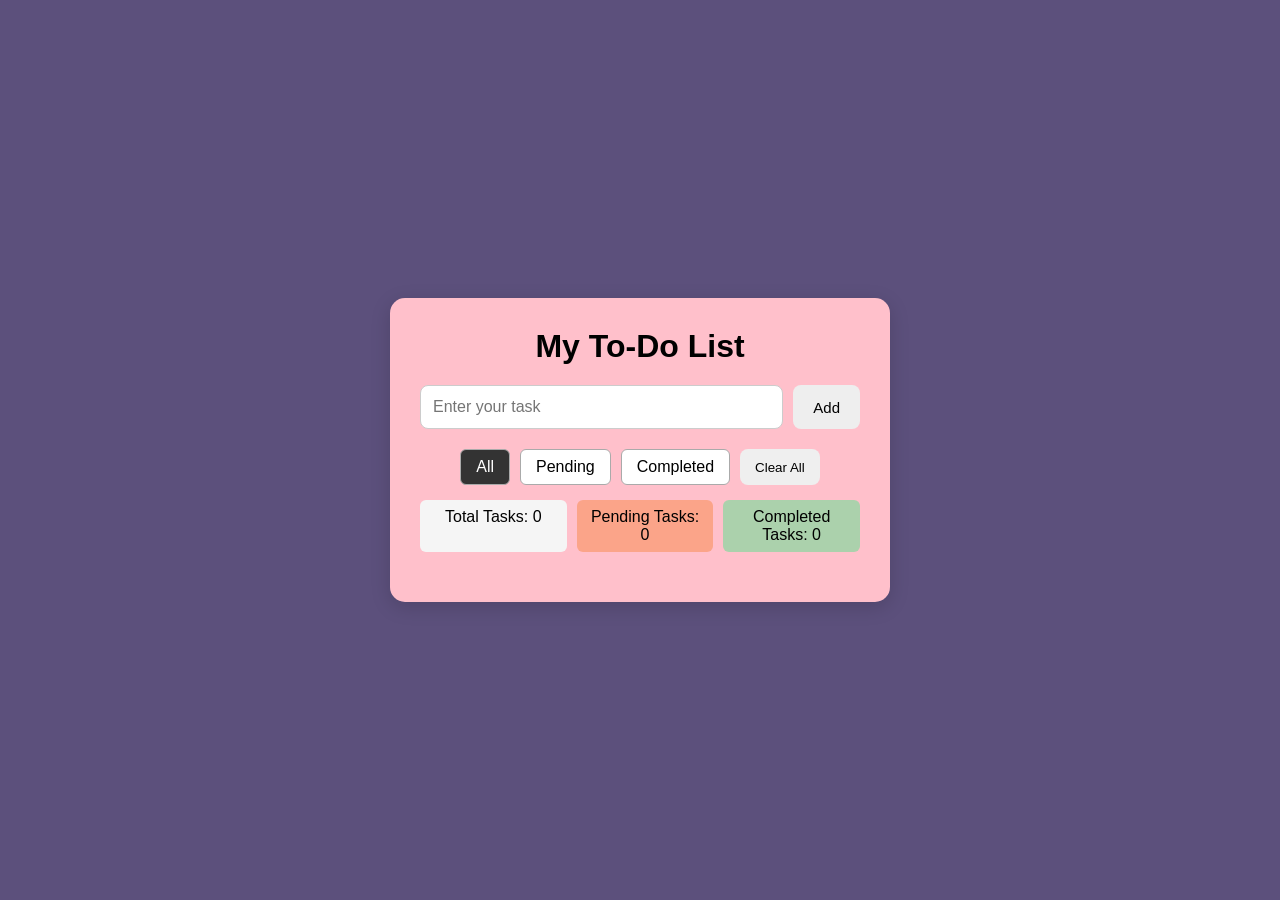
==== index.html @ a85a7f9f "Initial commit" ====
<!DOCTYPE html>
<html lang="en">

<head>
    <meta charset="UTF-8">
    <meta name="viewport" content="width=device-width, initial-scale=1.0">
    <title>Todo List
    </title>
    <link rel="stylesheet" href="style.css">
</head>

<body>
    <div class="todo-container">
        <h1>My To-Do List</h1>
        <div class="input-box">
            <input type="text" id="taskInput" placeholder="Enter your task">
            <button id="addBtn">Add</button>
        </div>
        <div class="filters">
            <div class="filter-buttons">
                <button class="filter-btn active" data-filter="all">
                    All
                </button>

                <button class="filter-btn" data-filter="pending">
                    Pending
                </button>

                <button class="filter-btn" data-filter="completed">
                    Completed
                </button>
 
                <button id="clearBtn">Clear All</button>
        </div>   
            <div class="task-counts">
                <p id="totalCount">Total Tasks: 0</p>
                <p id="pendingCount">Pending Tasks: 0</p>
                <p id="completedCount">Completed Tasks: 0</p>
            </div>
        </div>
        <ul id="taskList">
            <!-- <li class="task">
                <input type="checkbox">
                <span class="task-text">Study JavaScript</span>
                 <button class="edit-btn">Edit</button>
                <button class="delete-btn">Delete</button>
            </li>
            <li class="task">
                <input type="checkbox">
                <span class="task-text">Practice HTML</span>
                 <button class="edit-btn">Edit</button>
                <button class="delete-btn">Delete</button>
            </li>
            <li class="task">
                <input type="checkbox">
                <span class="task-text">Learn CSS</span>
                 <button class="edit-btn">Edit</button>
                <button class="delete-btn">Delete</button>
            </li>
            <li class="task">
                <input type="checkbox">
                <span class="task-text">Build a project</span>
                <button class="edit-btn">Edit</button>
                <button class="delete-btn">Delete</button>
            </li>
            <li class="task">
                <input type="checkbox">
                <span class="task-text">Learn React</span>
                <button class="edit-btn">Edit</button>
                <button class="delete-btn">Delete</button>
            </li> -->

        </ul>
    </div>
    <script src="script.js"></script>
</body>

</html>
---- style.css ----
* {
    margin: 0;
    padding: 0;
    box-sizing: border-box;
}

body {
    font-family: Arial, sans-serif;
    display: flex;
    background: #5c507c;
    min-height: 100vh;
    justify-content: center;
    align-items: center;
}

.todo-container {
    width: 500px;
    background: pink;
    padding: 30px;
    border-radius: 15px;
    box-shadow: 0 5px 20px rgba(0, 0, 0, 0.15);
}

h1 {
    text-align: center;
    margin-bottom: 20px;
}

.input-box {
    display: flex;
    gap: 10px;
}

.input-box input:focus {
    outline: none;
    border-color: #777;
}

.input-box button:hover {
    background: #ddd;
}

.input-box input {
    flex: 1;
    padding: 12px;
    border: 1px solid #ccc;
    border-radius: 8px;
    font-size: 16px;
}

.input-box button {
    padding: 12px 20px;
    border: none;
    border-radius: 8px;
    cursor: pointer;
    font-size: 15px;
    background: #eee;
}

.input-box button:hover {
    background: #ddd;
}

.filters {
    margin: 20px 0;
}

.filter-buttons {
    display: flex;
    justify-content: center;
    gap: 10px;
    flex-wrap: wrap;
    border-radius: 8px;
}

.filter-btn {
    padding: 8px 15px;
    border: 1px solid #aaa;
    border-radius: 6px;
    cursor: pointer;
    background: white;
    font-size: 16px;
}

.filter-btn:hover {
    background: #ddd;
}


.filter-btn.active {
    background: #333;
    color: white;
}

.data-filter {
    padding: 8px 15px;
    border: none;
    border-radius: 15px;
    text-align: center;

}
.edit-btn,
.delete-btn {
    padding: 6px 10px;
    border: none;
    border-radius: 5px;
    cursor: pointer;
    font-size: 14px;
}

.edit-btn:hover,
.delete-btn:hover {
    background: #ccc;
}

#taskList {
    list-style: none;

}

.task {
    display: flex;
    align-items: center;
    gap: 8px;
    padding: 12px;
    margin-bottom: 10px;
    background: #f5f5f5;
    border-radius: 8px;
}

.task-text {
    flex: 1;
    margin-left: 10px;
}



.task.completed .task-text {
    text-decoration: line-through;
    opacity: 0.6;
}

.task-counts {
    display: flex;
    justify-content: center;
    gap: 10px;
    margin-top: 15px;
}

#clearBtn {
    display: block;
    text-align: center;
    padding: 8px 15px;
    border: none;
    border-radius: 8px;
    cursor: pointer;

}

.task-counts p {
    flex: 1;
    margin: 0;
    padding: 8px 10px;
    text-align: center;
    border-radius: 6px;
}

#totalCount {
    display: block;
    padding: 8px 15px;
    background: #f5f5f5;
    text-align: center;
    border-radius: 6px;
}

#pendingCount {
    display: block;
    padding: 8px 10px;
    background: rgba(244, 108, 5, 0.333);
    text-align: center;
    border-radius: 6px;
    cursor: pointer;
}

#completedCount {
    display: block;
    padding: 8px 10px;
    background: rgba(5, 244, 108, 0.333);
    text-align: center;
    border-radius: 6px;
    cursor: pointer;
}
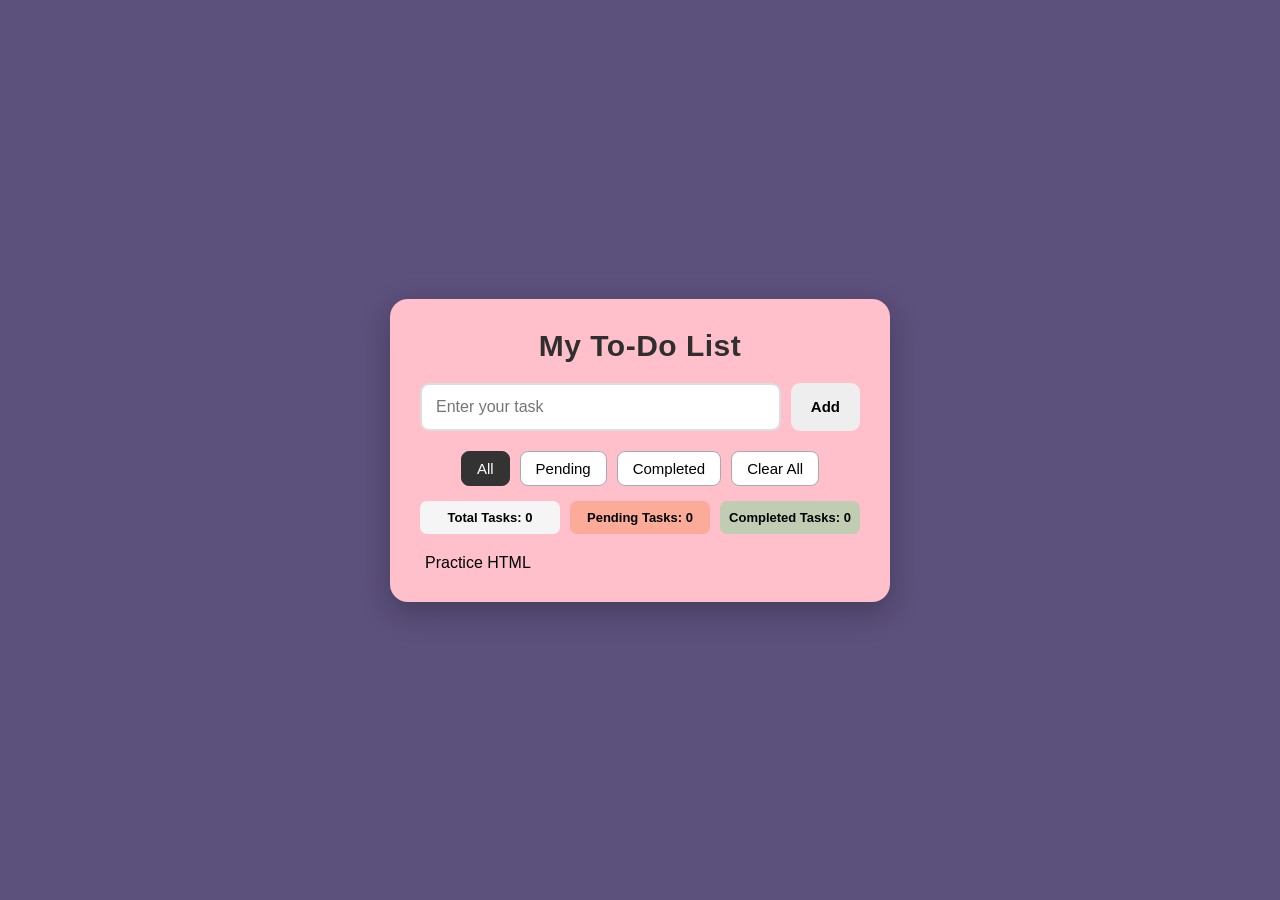
==== commit 7444623b: "improve css and responsive design" ====
--- a/index.html
+++ b/index.html
@@ -39,36 +39,8 @@
             </div>
         </div>
         <ul id="taskList">
-            <!-- <li class="task">
-                <input type="checkbox">
-                <span class="task-text">Study JavaScript</span>
-                 <button class="edit-btn">Edit</button>
-                <button class="delete-btn">Delete</button>
-            </li>
-            <li class="task">
-                <input type="checkbox">
                 <span class="task-text">Practice HTML</span>
-                 <button class="edit-btn">Edit</button>
-                <button class="delete-btn">Delete</button>
-            </li>
-            <li class="task">
-                <input type="checkbox">
-                <span class="task-text">Learn CSS</span>
-                 <button class="edit-btn">Edit</button>
-                <button class="delete-btn">Delete</button>
-            </li>
-            <li class="task">
-                <input type="checkbox">
-                <span class="task-text">Build a project</span>
-                <button class="edit-btn">Edit</button>
-                <button class="delete-btn">Delete</button>
-            </li>
-            <li class="task">
-                <input type="checkbox">
-                <span class="task-text">Learn React</span>
-                <button class="edit-btn">Edit</button>
-                <button class="delete-btn">Delete</button>
-            </li> -->
+           
 
         </ul>
     </div>
--- a/style.css
+++ b/style.css
@@ -1,65 +1,88 @@
+
 * {
     margin: 0;
     padding: 0;
     box-sizing: border-box;
 }
 
+
+/* BODY*/
+
 body {
     font-family: Arial, sans-serif;
     display: flex;
-    background: #5c507c;
-    min-height: 100vh;
     justify-content: center;
     align-items: center;
-}
+    min-height: 100vh;
+    padding: 20px;
+    background: #5c507c;
+}
+
+
+/*  MAIN CONTAINER */
 
 .todo-container {
     width: 500px;
+    max-width: 100%;
     background: pink;
     padding: 30px;
-    border-radius: 15px;
-    box-shadow: 0 5px 20px rgba(0, 0, 0, 0.15);
-}
+    border-radius: 18px;
+    box-shadow: 0 10px 30px rgba(0, 0, 0, 0.25);
+}
+
+
+/*  HEADING */
 
 h1 {
     text-align: center;
     margin-bottom: 20px;
-}
+    font-size: 30px;
+    color: #2f2f2f;
+    letter-spacing: 0.5px;
+}
+
+
+/* INPUT BOX*/
 
 .input-box {
     display: flex;
     gap: 10px;
+}
+
+.input-box input {
+    flex: 1;
+    min-width: 0;
+    padding: 13px 14px;
+    border: 2px solid #ddd;
+    border-radius: 9px;
+    font-size: 16px;
+    transition: 0.2s;
 }
 
 .input-box input:focus {
     outline: none;
     border-color: #777;
-}
-
-.input-box button:hover {
-    background: #ddd;
-}
-
-.input-box input {
-    flex: 1;
-    padding: 12px;
-    border: 1px solid #ccc;
-    border-radius: 8px;
-    font-size: 16px;
+    box-shadow: 0 0 5px rgba(0, 0, 0, 0.15);
 }
 
 .input-box button {
     padding: 12px 20px;
     border: none;
-    border-radius: 8px;
+    border-radius: 9px;
     cursor: pointer;
     font-size: 15px;
+    font-weight: bold;
     background: #eee;
+    transition: 0.2s;
 }
 
 .input-box button:hover {
     background: #ddd;
-}
+    transform: translateY(-1px);
+}
+
+
+/*  FILTERS*/
 
 .filters {
     margin: 20px 0;
@@ -70,53 +93,101 @@
     justify-content: center;
     gap: 10px;
     flex-wrap: wrap;
-    border-radius: 8px;
 }
 
 .filter-btn {
     padding: 8px 15px;
     border: 1px solid #aaa;
-    border-radius: 6px;
+    border-radius: 8px;
     cursor: pointer;
     background: white;
-    font-size: 16px;
+    font-size: 15px;
+    transition: 0.2s;
 }
 
 .filter-btn:hover {
     background: #ddd;
-}
-
+    transform: translateY(-1px);
+}
 
 .filter-btn.active {
     background: #333;
     color: white;
-}
-
-.data-filter {
+    border-color: #333;
+}
+
+
+/*  CLEAR ALL BUTTON */
+
+#clearBtn {
     padding: 8px 15px;
-    border: none;
-    border-radius: 15px;
+    border: 1px solid #aaa;
+    border-radius: 8px;
+    cursor: pointer;
+    background: white;
+    font-size: 15px;
+    transition: 0.2s;
+}
+
+#clearBtn:hover {
+    background: #ddd;
+    transform: translateY(-1px);
+}
+
+
+/* =========================
+   TASK COUNTS
+========================= */
+
+.task-counts {
+    display: flex;
+    justify-content: center;
+    gap: 10px;
+    margin-top: 15px;
+}
+
+.task-counts p {
+    flex: 1;
+    margin: 0;
+    padding: 9px 8px;
     text-align: center;
-
-}
-.edit-btn,
-.delete-btn {
-    padding: 6px 10px;
-    border: none;
-    border-radius: 5px;
-    cursor: pointer;
-    font-size: 14px;
-}
-
-.edit-btn:hover,
-.delete-btn:hover {
-    background: #ccc;
-}
+    border-radius: 7px;
+    font-size: 13px;
+    font-weight: bold;
+}
+
+
+/* Total */
+
+#taskCount,
+#totalCount {
+    background: #f5f5f5;
+}
+
+
+/* Pending */
+
+#pendingCount {
+    background: rgba(244, 108, 5, 0.25);
+}
+
+
+/* Completed */
+
+#completedCount {
+    background: rgba(5, 244, 108, 0.25);
+}
+
+
+/*   TASK LIST*/
 
 #taskList {
     list-style: none;
-
-}
+    margin-top: 5px;
+}
+
+
+/* TASK CARD*/
 
 .task {
     display: flex;
@@ -125,68 +196,166 @@
     padding: 12px;
     margin-bottom: 10px;
     background: #f5f5f5;
-    border-radius: 8px;
-}
+    border-radius: 9px;
+    border: 1px solid #e5e5e5;
+    transition: 0.2s;
+}
+
+.task:hover {
+    transform: translateY(-1px);
+    box-shadow: 0 3px 8px rgba(0, 0, 0, 0.08);
+}
+
+
+/*  CHECKBOX */
+
+.task input[type="checkbox"] {
+    width: 18px;
+    height: 18px;
+    cursor: pointer;
+}
+
+
+/*  TASK TEXT */
 
 .task-text {
     flex: 1;
-    margin-left: 10px;
-}
-
-
+    min-width: 0;
+    margin-left: 5px;
+    font-size: 16px;
+    overflow-wrap: anywhere;
+}
+
+
+/* Completed task */
 
 .task.completed .task-text {
     text-decoration: line-through;
     opacity: 0.6;
 }
 
-.task-counts {
-    display: flex;
-    justify-content: center;
-    gap: 10px;
-    margin-top: 15px;
-}
-
-#clearBtn {
-    display: block;
-    text-align: center;
-    padding: 8px 15px;
+
+/* EDIT & DELETE BUTTONS */
+
+.edit-btn,
+.delete-btn {
+    padding: 6px 10px;
     border: none;
-    border-radius: 8px;
-    cursor: pointer;
-
-}
-
-.task-counts p {
-    flex: 1;
-    margin: 0;
-    padding: 8px 10px;
-    text-align: center;
     border-radius: 6px;
-}
-
-#totalCount {
-    display: block;
-    padding: 8px 15px;
-    background: #f5f5f5;
-    text-align: center;
-    border-radius: 6px;
-}
-
-#pendingCount {
-    display: block;
-    padding: 8px 10px;
-    background: rgba(244, 108, 5, 0.333);
-    text-align: center;
-    border-radius: 6px;
-    cursor: pointer;
-}
-
-#completedCount {
-    display: block;
-    padding: 8px 10px;
-    background: rgba(5, 244, 108, 0.333);
-    text-align: center;
-    border-radius: 6px;
-    cursor: pointer;
+    cursor: pointer;
+    font-size: 13px;
+    transition: 0.2s;
+}
+
+.edit-btn:hover,
+.delete-btn:hover {
+    background: #ccc;
+    transform: translateY(-1px);
+}
+
+
+/* RESPONSIVE DESIGN */
+
+@media (max-width: 600px) {
+
+    body {
+        padding: 15px;
+        align-items: flex-start;
+        padding-top: 30px;
+    }
+
+    .todo-container {
+        width: 100%;
+        padding: 20px;
+    }
+
+    h1 {
+        font-size: 26px;
+    }
+
+    .input-box {
+        gap: 8px;
+    }
+
+    .input-box input {
+        font-size: 15px;
+    }
+
+    .input-box button {
+        padding: 12px 16px;
+    }
+
+    .filter-buttons {
+        gap: 7px;
+    }
+
+    .filter-btn,
+    #clearBtn {
+        font-size: 14px;
+        padding: 8px 12px;
+    }
+
+    .task-counts {
+        gap: 7px;
+    }
+
+    .task-counts p {
+        font-size: 12px;
+        padding: 8px 5px;
+    }
+
+    .task {
+        flex-wrap: wrap;
+        padding: 10px;
+    }
+
+    .task-text {
+        font-size: 15px;
+    }
+
+    .edit-btn,
+    .delete-btn {
+        padding: 6px 9px;
+        font-size: 13px;
+    }
+}
+
+
+/*  SMALL MOBILE */
+
+@media (max-width: 400px) {
+
+    .todo-container {
+        padding: 15px;
+    }
+
+    h1 {
+        font-size: 23px;
+    }
+
+    .input-box {
+        flex-direction: column;
+    }
+
+    .input-box button {
+        width: 100%;
+    }
+
+    .task-counts {
+        flex-direction: column;
+    }
+
+    .task-counts p {
+        width: 100%;
+    }
+
+    .filter-buttons {
+        gap: 6px;
+    }
+
+    .filter-btn,
+    #clearBtn {
+        font-size: 13px;
+        padding: 7px 10px;
+    }
 }
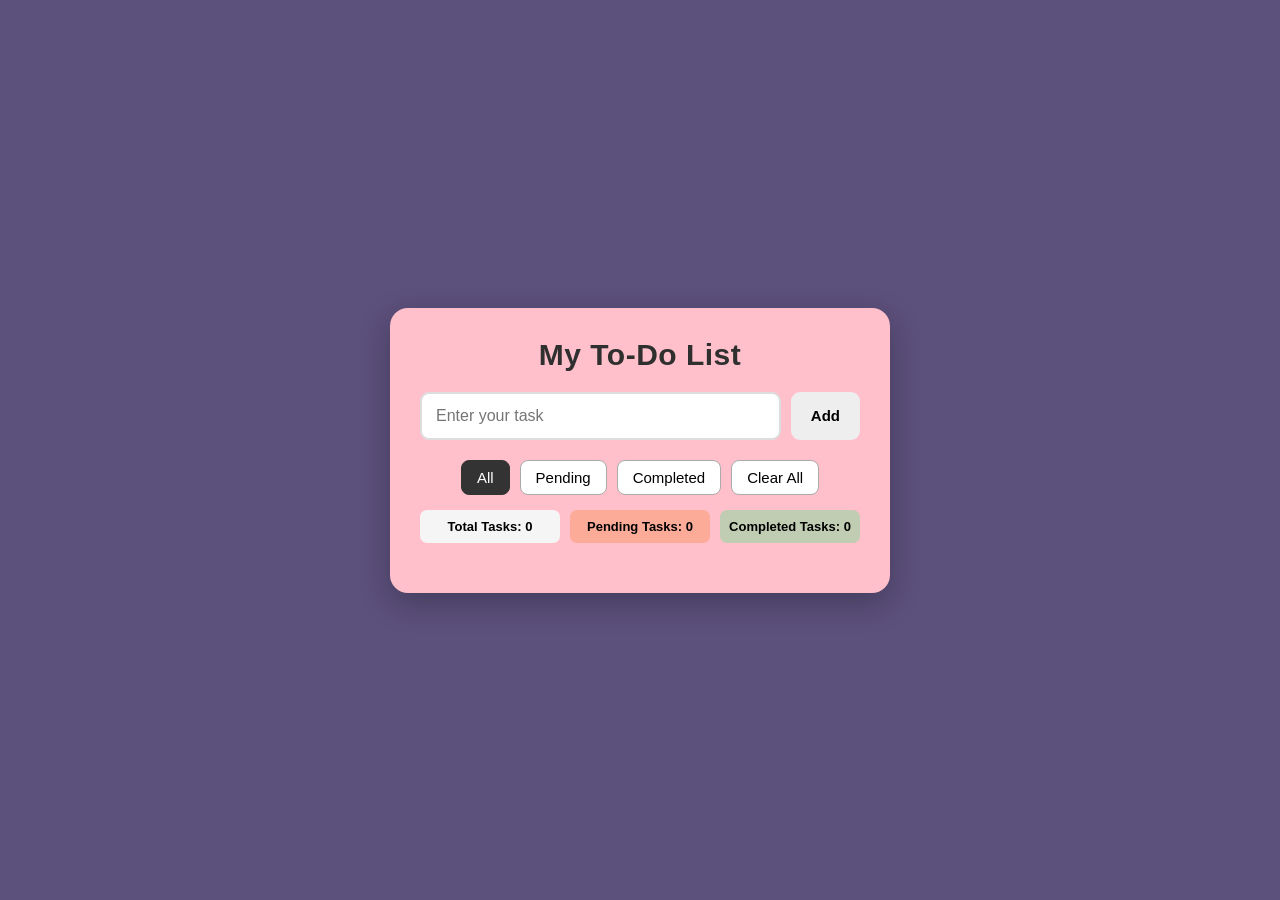
==== commit 0ca42b5a: "Update index.html" ====
--- a/index.html
+++ b/index.html
@@ -39,7 +39,6 @@
             </div>
         </div>
         <ul id="taskList">
-                <span class="task-text">Practice HTML</span>
            
 
         </ul>
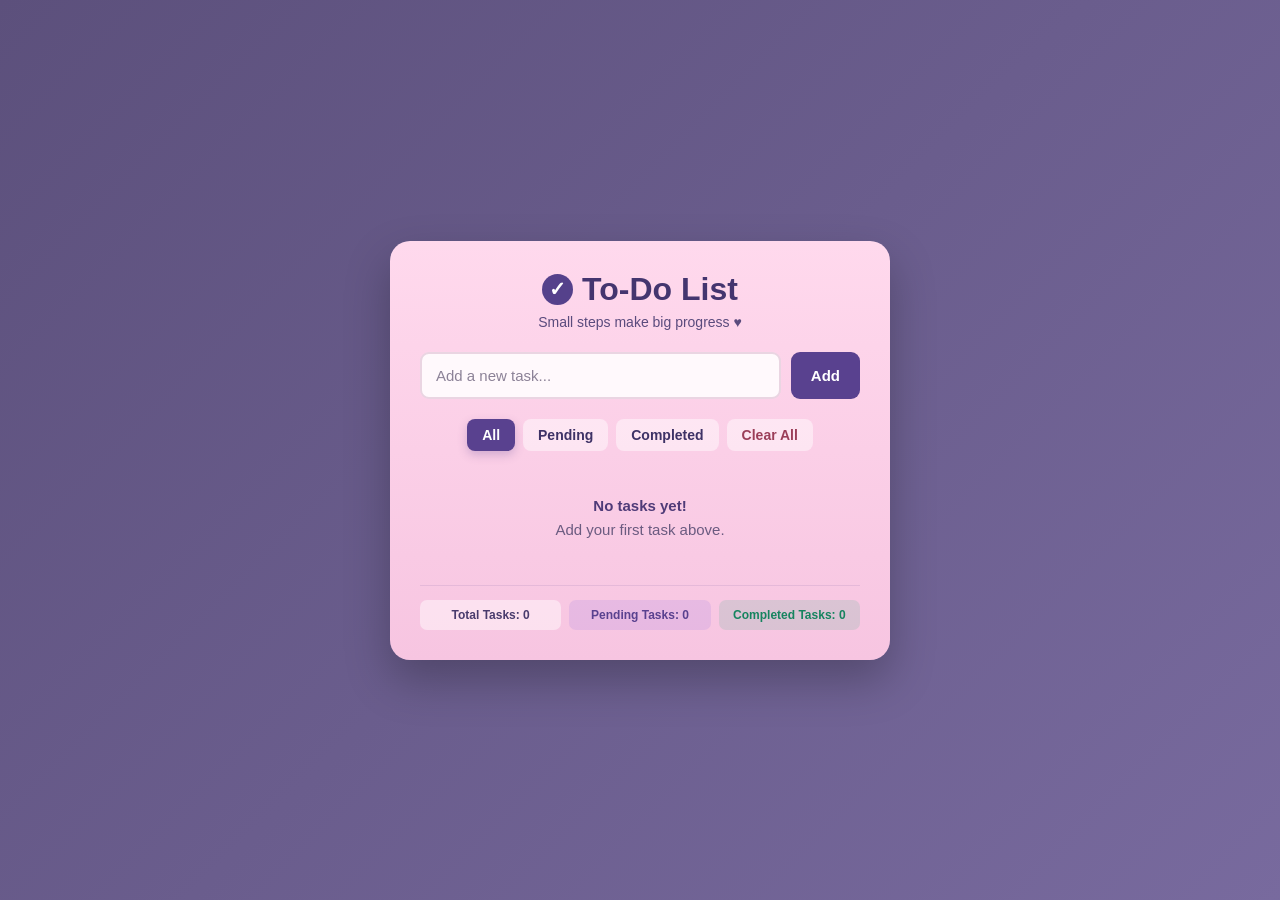
==== commit eb14c53f: "Improve todo project" ====
--- a/index.html
+++ b/index.html
@@ -4,20 +4,34 @@
 <head>
     <meta charset="UTF-8">
     <meta name="viewport" content="width=device-width, initial-scale=1.0">
-    <title>Todo List
-    </title>
+    <title>Todo List</title>
     <link rel="stylesheet" href="style.css">
 </head>
 
 <body>
+
     <div class="todo-container">
-        <h1>My To-Do List</h1>
+
+        <!-- HEADER -->
+        <header class="todo-header">
+            <h1>
+                <span class="check-icon">✓</span>
+                To-Do List
+            </h1>
+            <p>Small steps make big progress ♥</p>
+        </header>
+
+        <!-- INPUT -->
         <div class="input-box">
-            <input type="text" id="taskInput" placeholder="Enter your task">
+            <input type="text" id="taskInput" placeholder="Add a new task...">
             <button id="addBtn">Add</button>
         </div>
+
+        <!-- FILTERS -->
         <div class="filters">
+
             <div class="filter-buttons">
+
                 <button class="filter-btn active" data-filter="all">
                     All
                 </button>
@@ -29,21 +43,39 @@
                 <button class="filter-btn" data-filter="completed">
                     Completed
                 </button>
- 
-                <button id="clearBtn">Clear All</button>
-        </div>   
-            <div class="task-counts">
-                <p id="totalCount">Total Tasks: 0</p>
-                <p id="pendingCount">Pending Tasks: 0</p>
-                <p id="completedCount">Completed Tasks: 0</p>
+
+                <button id="clearBtn">
+                    Clear All
+                </button>
+
             </div>
+
         </div>
-        <ul id="taskList">
-           
 
-        </ul>
+        <!-- TASK LIST -->
+        <ul id="taskList"></ul>
+
+        <!-- TASK COUNTS -->
+        <div class="task-counts">
+
+            <p id="totalCount">
+                Total: 0
+            </p>
+
+            <p id="pendingCount">
+                Pending: 0
+            </p>
+
+            <p id="completedCount">
+                Completed: 0
+            </p>
+
+        </div>
+
     </div>
+
     <script src="script.js"></script>
+
 </body>
 
 </html>
--- a/style.css
+++ b/style.css
@@ -1,4 +1,3 @@
-
 * {
     margin: 0;
     padding: 0;
@@ -6,16 +5,22 @@
 }
 
 
-/* BODY*/
+/* BODY */
 
 body {
     font-family: Arial, sans-serif;
+    min-height: 100vh;
+    padding: 30px 20px;
+
     display: flex;
     justify-content: center;
     align-items: center;
-    min-height: 100vh;
-    padding: 20px;
-    background: #5c507c;
+
+    background: linear-gradient(
+        135deg,
+        #5c507c,
+        #786a9e
+    );
 }
 
 
@@ -24,214 +29,271 @@
 .todo-container {
     width: 500px;
     max-width: 100%;
-    background: pink;
+
     padding: 30px;
-    border-radius: 18px;
-    box-shadow: 0 10px 30px rgba(0, 0, 0, 0.25);
-}
-
-
-/*  HEADING */
-
-h1 {
+
+    background: linear-gradient(
+        180deg,
+        #ffd9ed,
+        #f7c5e1
+    );
+
+    border-radius: 20px;
+
+    box-shadow:
+        0 20px 45px rgba(0, 0, 0, 0.25);
+
+    overflow: hidden;
+}
+
+
+/* HEADER */
+
+.todo-header {
     text-align: center;
-    margin-bottom: 20px;
-    font-size: 30px;
-    color: #2f2f2f;
-    letter-spacing: 0.5px;
-}
-
-
-/* INPUT BOX*/
+    margin-bottom: 22px;
+}
+
+.todo-header h1 {
+    display: flex;
+    justify-content: center;
+    align-items: center;
+    gap: 9px;
+
+    color: #44356f;
+    font-size: 32px;
+    margin-bottom: 6px;
+}
+
+.todo-header p {
+    color: #5a4b7d;
+    font-size: 14px;
+}
+
+
+/* CHECK ICON */
+
+.check-icon {
+    width: 31px;
+    height: 31px;
+
+    display: inline-flex;
+    justify-content: center;
+    align-items: center;
+
+    background: #55418b;
+    color: white;
+
+    border-radius: 50%;
+
+    font-size: 20px;
+    font-weight: bold;
+}
+
+
+/* =========================
+   INPUT BOX
+========================= */
 
 .input-box {
     display: flex;
     gap: 10px;
+    margin-bottom: 20px;
 }
 
 .input-box input {
     flex: 1;
     min-width: 0;
+
     padding: 13px 14px;
-    border: 2px solid #ddd;
+
+    border: 2px solid #ead5e2;
     border-radius: 9px;
-    font-size: 16px;
+
+    background: #fff9fc;
+
+    font-size: 15px;
+    color: #29223e;
+
     transition: 0.2s;
+}
+
+.input-box input::placeholder {
+    color: #8c8297;
 }
 
 .input-box input:focus {
     outline: none;
-    border-color: #777;
-    box-shadow: 0 0 5px rgba(0, 0, 0, 0.15);
-}
+
+    border-color: #6950a0;
+
+    box-shadow:
+        0 0 0 3px rgba(105, 80, 160, 0.12);
+}
+
+
+/* ADD BUTTON */
 
 .input-box button {
     padding: 12px 20px;
+
     border: none;
     border-radius: 9px;
-    cursor: pointer;
+
+    background: #59418f;
+    color: white;
+
     font-size: 15px;
     font-weight: bold;
-    background: #eee;
+
+    cursor: pointer;
+
     transition: 0.2s;
 }
 
 .input-box button:hover {
-    background: #ddd;
+    background: #493579;
     transform: translateY(-1px);
 }
 
 
-/*  FILTERS*/
+/*  FILTERS */
 
 .filters {
-    margin: 20px 0;
+    margin-bottom: 18px;
 }
 
 .filter-buttons {
     display: flex;
     justify-content: center;
-    gap: 10px;
+    align-items: center;
+
+    gap: 8px;
     flex-wrap: wrap;
 }
 
-.filter-btn {
-    padding: 8px 15px;
-    border: 1px solid #aaa;
-    border-radius: 8px;
-    cursor: pointer;
-    background: white;
-    font-size: 15px;
-    transition: 0.2s;
-}
-
-.filter-btn:hover {
-    background: #ddd;
-    transform: translateY(-1px);
-}
-
-.filter-btn.active {
-    background: #333;
-    color: white;
-    border-color: #333;
-}
-
-
-/*  CLEAR ALL BUTTON */
-
+
+
+/* FILTER BUTTON */
+
+.filter-btn,
 #clearBtn {
     padding: 8px 15px;
-    border: 1px solid #aaa;
+
+    border: none;
     border-radius: 8px;
+
+    background: rgba(255, 255, 255, 0.45);
+
+    color: #3e3266;
+
+    font-size: 14px;
+    font-weight: 600;
+
     cursor: pointer;
-    background: white;
-    font-size: 15px;
-    transition: 0.2s;
-}
-
+
+   transition: all 0.2s ease;
+}
+
+.filter-btn:hover,
 #clearBtn:hover {
-    background: #ddd;
-    transform: translateY(-1px);
-}
-
-
-/* =========================
-   TASK COUNTS
-========================= */
-
-.task-counts {
-    display: flex;
-    justify-content: center;
-    gap: 10px;
-    margin-top: 15px;
-}
-
-.task-counts p {
-    flex: 1;
-    margin: 0;
-    padding: 9px 8px;
-    text-align: center;
-    border-radius: 7px;
-    font-size: 13px;
-    font-weight: bold;
-}
-
-
-/* Total */
-
-#taskCount,
-#totalCount {
-    background: #f5f5f5;
-}
-
-
-/* Pending */
-
-#pendingCount {
-    background: rgba(244, 108, 5, 0.25);
-}
-
-
-/* Completed */
-
-#completedCount {
-    background: rgba(5, 244, 108, 0.25);
-}
-
-
-/*   TASK LIST*/
+    background: rgba(255, 255, 255, 0.75);
+    transform: translateY(-2px);
+}
+
+
+/* ACTIVE FILTER */
+
+.filter-btn.active {
+    background: #59418f;
+    color: white;
+
+    box-shadow:
+        0 4px 10px rgba(89, 65, 143, 0.25);
+}
+
+
+/* CLEAR BUTTON */
+
+#clearBtn {
+    color: #9b3e59;
+}
+
+#clearBtn:hover {
+    background: #ffe1e8;
+}
+
+
+/* TASK LIST */
 
 #taskList {
     list-style: none;
-    margin-top: 5px;
-}
-
-
-/* TASK CARD*/
+    margin: 0;
+    padding: 0;
+}
+
+
+/*  TASK CARD */
 
 .task {
     display: flex;
     align-items: center;
-    gap: 8px;
-    padding: 12px;
-    margin-bottom: 10px;
-    background: #f5f5f5;
-    border-radius: 9px;
-    border: 1px solid #e5e5e5;
+
+    gap: 9px;
+
+    padding: 11px 12px;
+    margin-bottom: 8px;
+
+    background: rgba(255, 255, 255, 0.75);
+
+    border: 1px solid rgba(255, 255, 255, 0.7);
+
+    border-radius: 8px;
+
     transition: 0.2s;
 }
 
 .task:hover {
     transform: translateY(-1px);
-    box-shadow: 0 3px 8px rgba(0, 0, 0, 0.08);
-}
-
-
-/*  CHECKBOX */
+
+    box-shadow:
+        0 4px 12px rgba(80, 50, 100, 0.1);
+}
+
+
+/* CHECKBOX */
 
 .task input[type="checkbox"] {
     width: 18px;
     height: 18px;
+
     cursor: pointer;
-}
-
-
-/*  TASK TEXT */
+
+    accent-color: #59418f;
+}
+
+
+/* TASK TEXT */
 
 .task-text {
     flex: 1;
     min-width: 0;
-    margin-left: 5px;
-    font-size: 16px;
+
+    margin-left: 3px;
+
+    font-size: 15px;
+
+    color: #241c39;
+
     overflow-wrap: anywhere;
 }
 
 
-/* Completed task */
+/* COMPLETED TASK */
 
 .task.completed .task-text {
     text-decoration: line-through;
-    opacity: 0.6;
+    opacity: 0.55;
 }
 
 
@@ -239,38 +301,147 @@
 
 .edit-btn,
 .delete-btn {
-    padding: 6px 10px;
+    width: 32px;
+    height: 30px;
+
+    padding: 0;
+
     border: none;
     border-radius: 6px;
+
     cursor: pointer;
+
     font-size: 13px;
+    font-weight: bold;
+
     transition: 0.2s;
 }
-
-.edit-btn:hover,
+/* EDIT & DELETE ICONS */
+
+.edit-btn {
+    font-size: 0;
+}
+
+.edit-btn::before {
+    content: "✎";
+    font-size: 17px;
+}
+
+
+.delete-btn {
+    font-size: 0;
+}
+
+.delete-btn::before {
+    content: "🗑";
+    font-size: 14px;
+}
+
+/* EDIT */
+
+.edit-btn {
+    background: #eee7ff;
+    color: #59418f;
+}
+
+.edit-btn:hover {
+    background: #dcd0ff;
+    transform: translateY(-1px);
+}
+
+
+/* DELETE */
+
+.delete-btn {
+    background: #ffe0e6;
+    color: #d94b68;
+}
+
 .delete-btn:hover {
-    background: #ccc;
+    background: #ffcbd5;
     transform: translateY(-1px);
 }
 
 
-/* RESPONSIVE DESIGN */
+/* COUNT CARDS POLISH */
+
+.task-counts p {
+    transition: transform 0.2s ease, box-shadow 0.2s ease;
+}
+
+.task-counts p:hover {
+    transform: translateY(-2px);
+    box-shadow: 0 5px 12px rgba(79, 59, 120, 0.12);
+}
+/* TASK COUNTS */
+
+.task-counts {
+    display: flex;
+
+    gap: 8px;
+
+    margin-top: 18px;
+    padding-top: 14px;
+
+    border-top: 1px solid rgba(89, 65, 143, 0.12);
+}
+
+.task-counts p {
+    flex: 1;
+
+    margin: 0;
+    padding: 8px 5px;
+
+    text-align: center;
+
+    border-radius: 7px;
+
+    font-size: 12px;
+    font-weight: bold;
+}
+
+
+/* TOTAL */
+
+#totalCount {
+    background: rgba(255, 255, 255, 0.45);
+    color: #493b6d;
+}
+
+
+/* PENDING */
+
+#pendingCount {
+    background: rgba(105, 80, 220, 0.12);
+    color: #59418f;
+}
+
+
+/* COMPLETED */
+
+#completedCount {
+    background: rgba(5, 160, 100, 0.12);
+    color: #16845f;
+}
+
+
+/*  RESPONSIVE */
 
 @media (max-width: 600px) {
 
     body {
-        padding: 15px;
+        padding: 20px 12px;
         align-items: flex-start;
         padding-top: 30px;
     }
 
     .todo-container {
         width: 100%;
-        padding: 20px;
-    }
-
-    h1 {
-        font-size: 26px;
+        padding: 22px 18px;
+    }
+
+    .todo-header h1 {
+        font-size: 28px;
     }
 
     .input-box {
@@ -278,75 +449,11 @@
     }
 
     .input-box input {
-        font-size: 15px;
+        font-size: 14px;
     }
 
     .input-box button {
         padding: 12px 16px;
-    }
-
-    .filter-buttons {
-        gap: 7px;
-    }
-
-    .filter-btn,
-    #clearBtn {
-        font-size: 14px;
-        padding: 8px 12px;
-    }
-
-    .task-counts {
-        gap: 7px;
-    }
-
-    .task-counts p {
-        font-size: 12px;
-        padding: 8px 5px;
-    }
-
-    .task {
-        flex-wrap: wrap;
-        padding: 10px;
-    }
-
-    .task-text {
-        font-size: 15px;
-    }
-
-    .edit-btn,
-    .delete-btn {
-        padding: 6px 9px;
-        font-size: 13px;
-    }
-}
-
-
-/*  SMALL MOBILE */
-
-@media (max-width: 400px) {
-
-    .todo-container {
-        padding: 15px;
-    }
-
-    h1 {
-        font-size: 23px;
-    }
-
-    .input-box {
-        flex-direction: column;
-    }
-
-    .input-box button {
-        width: 100%;
-    }
-
-    .task-counts {
-        flex-direction: column;
-    }
-
-    .task-counts p {
-        width: 100%;
     }
 
     .filter-buttons {
@@ -356,6 +463,111 @@
     .filter-btn,
     #clearBtn {
         font-size: 13px;
-        padding: 7px 10px;
+        padding: 8px 11px;
+    }
+
+    .task {
+        padding: 10px;
+    }
+
+    .task-text {
+        font-size: 14px;
+    }
+
+    .edit-btn,
+    .delete-btn {
+        width: 30px;
+        height: 29px;
+    }
+
+    .task-counts {
+        gap: 5px;
+    }
+
+    .task-counts p {
+        font-size: 11px;
+    }
+}
+
+
+/* SMALL MOBILE */
+
+@media (max-width: 400px) {
+
+    body {
+        padding: 15px 10px;
+    }
+
+    .todo-container {
+        padding: 20px 14px;
+    }
+
+    .todo-header h1 {
+        font-size: 24px;
+    }
+
+    .check-icon {
+        width: 27px;
+        height: 27px;
+        font-size: 17px;
+    }
+
+    .input-box {
+        flex-direction: column;
+    }
+
+    .input-box button {
+        width: 100%;
+    }
+
+    .filter-buttons {
+        gap: 5px;
+    }
+
+    .filter-btn,
+    #clearBtn {
+        font-size: 12px;
+        padding: 7px 9px;
+    }
+
+    .task-counts {
+        gap: 4px;
+    }
+
+    .task-counts p {
+        font-size: 10px;
+        padding: 7px 3px;
+    }
+}
+/* EMPTY TASK MESSAGE */
+
+.empty-message {
+    text-align: center;
+    padding: 25px 10px;
+    color: #6b5b80;
+    font-size: 15px;
+    font-weight: 500;
+    line-height: 1.6;
+}
+
+.empty-message::first-line {
+    font-weight: 600;
+    color: #4f3b78;
+}
+/* TASK ANIMATION */
+
+.task {
+    animation: taskAppear 0.3s ease;
+}
+
+@keyframes taskAppear {
+    from {
+        opacity: 0;
+        transform: translateY(8px);
+    }
+
+    to {
+        opacity: 1;
+        transform: translateY(0);
     }
 }
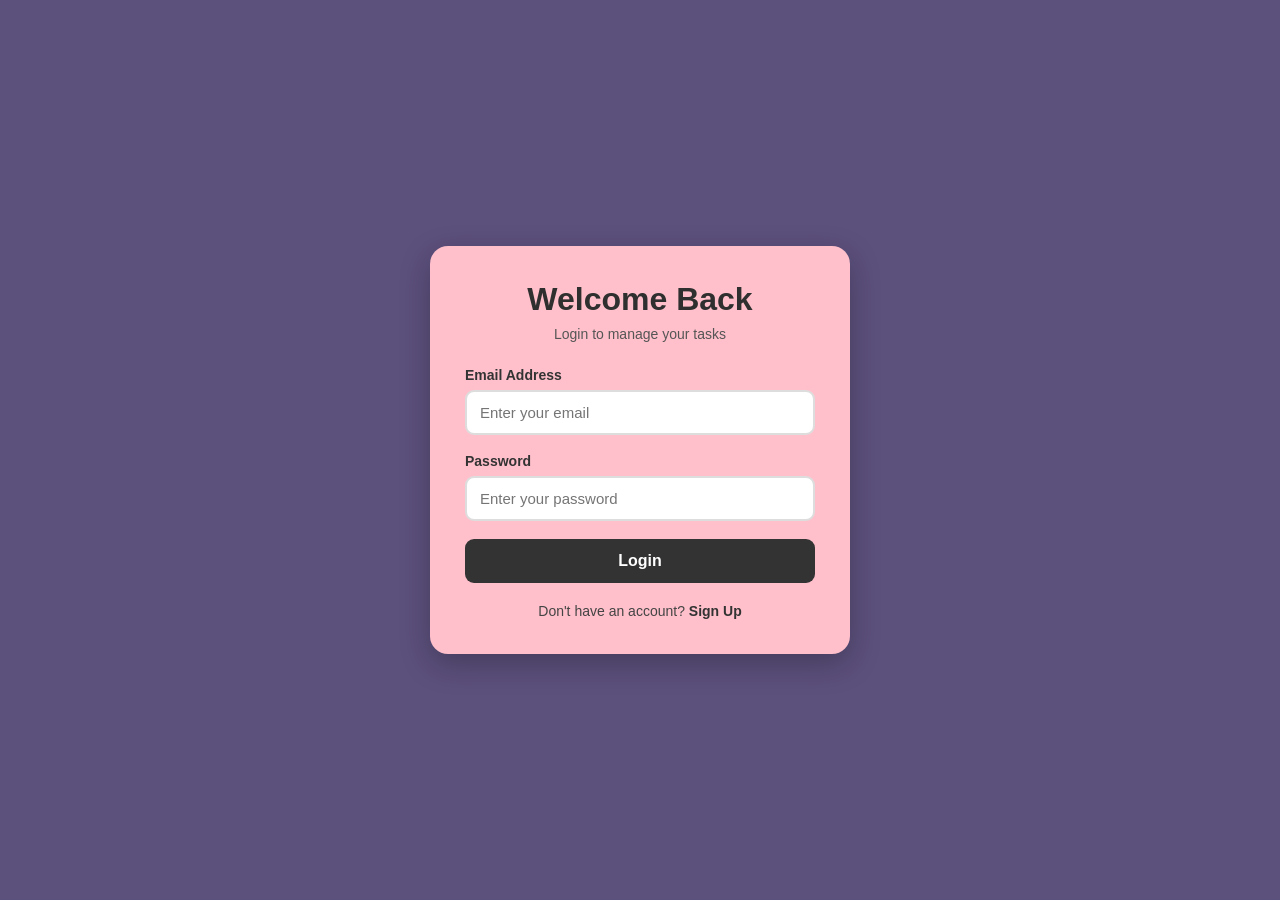
==== commit 34306a84: "Add login signup and logout functionality" ====
--- a/index.html
+++ b/index.html
@@ -18,6 +18,7 @@
                 <span class="check-icon">✓</span>
                 To-Do List
             </h1>
+            <button id="logoutBtn">Logout</button>
             <p>Small steps make big progress ♥</p>
         </header>
 
@@ -74,6 +75,11 @@
 
     </div>
 
+    <script>
+    if (localStorage.getItem("isLoggedIn") !== "true") {
+        window.location.href = "login.html";
+    }
+</script>
     <script src="script.js"></script>
 
 </body>
--- a/style.css
+++ b/style.css
@@ -538,6 +538,10 @@
         font-size: 10px;
         padding: 7px 3px;
     }
+    #logoutBtn {
+    width: 100%;
+    max-width: 150px;
+}
 }
 /* EMPTY TASK MESSAGE */
 
@@ -570,4 +574,21 @@
         opacity: 1;
         transform: translateY(0);
     }
+}
+#logoutBtn {
+    display: block;
+    margin: 0 auto 20px;
+    padding: 8px 16px;
+    border: none;
+    border-radius: 8px;
+    background: #333;
+    color: white;
+    font-size: 14px;
+    cursor: pointer;
+    transition: 0.2s;
+}
+
+#logoutBtn:hover {
+    background: #222;
+    transform: translateY(-1px);
 }
